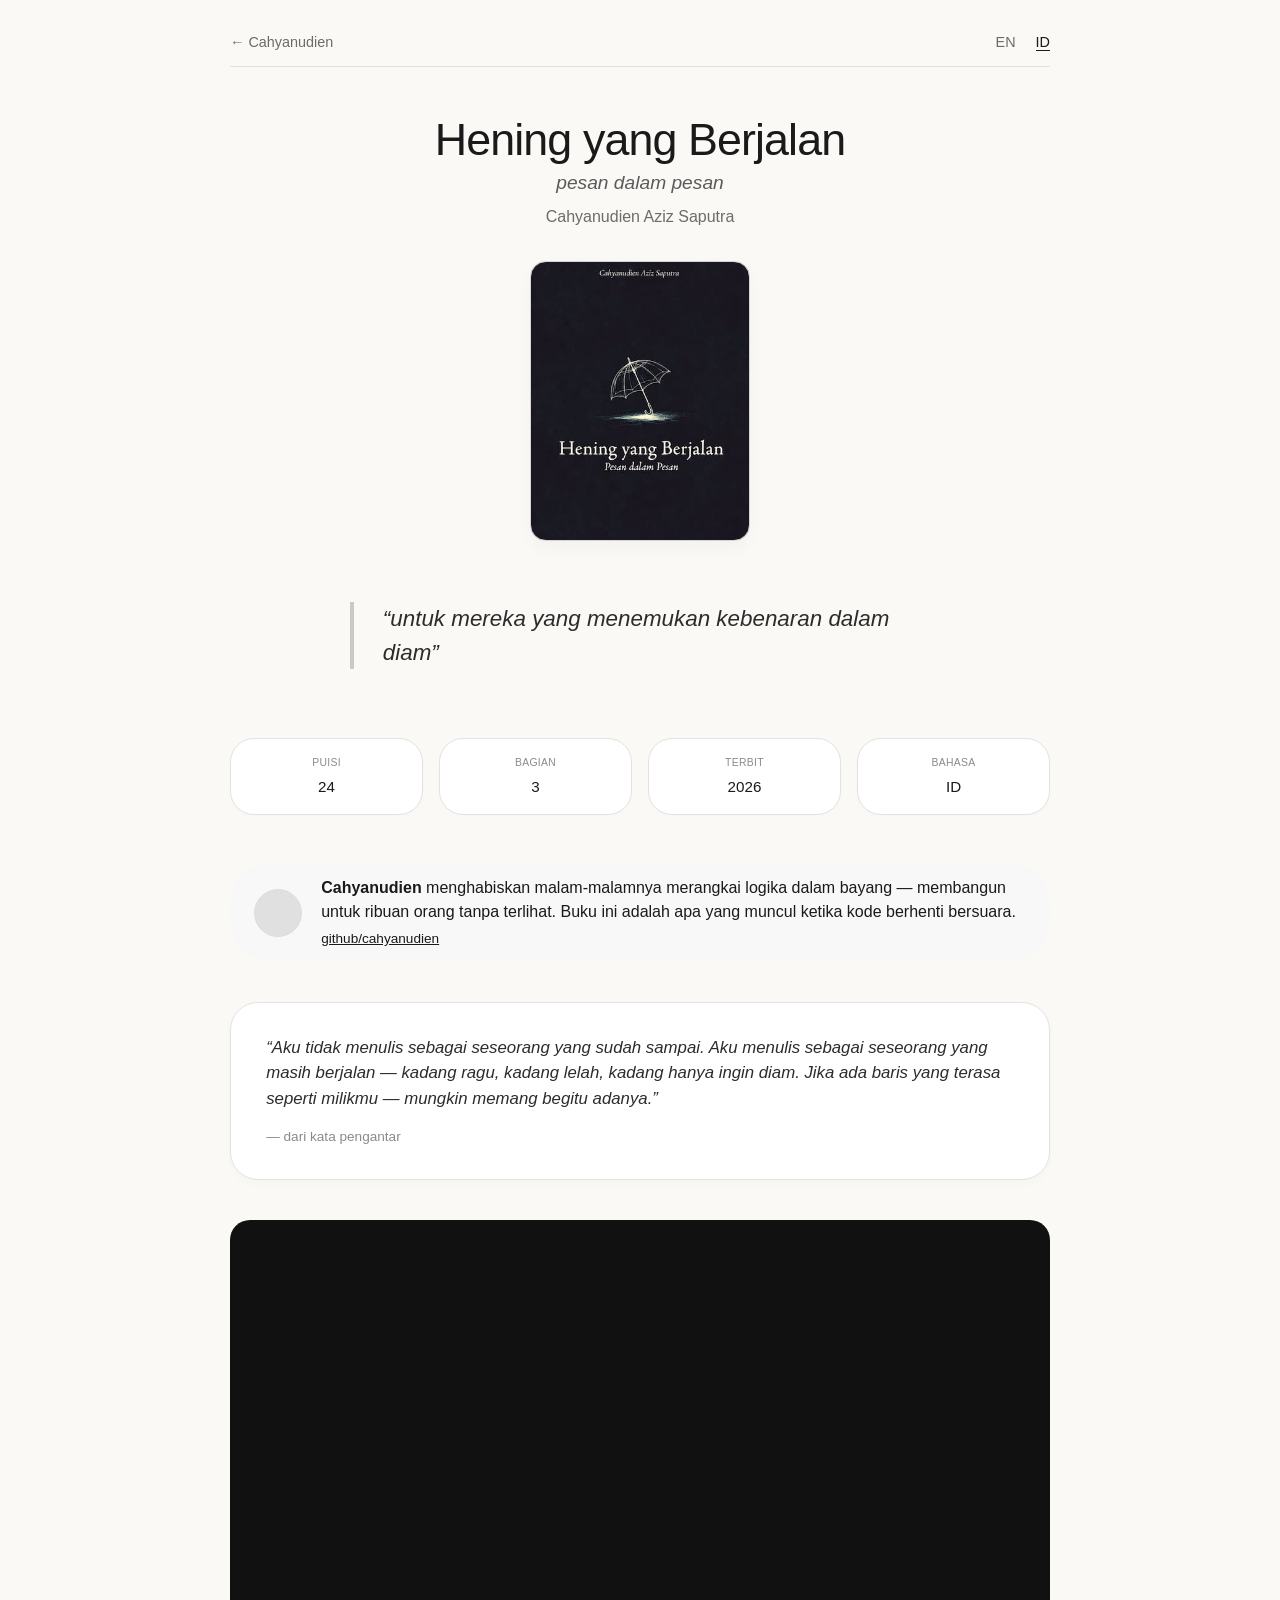
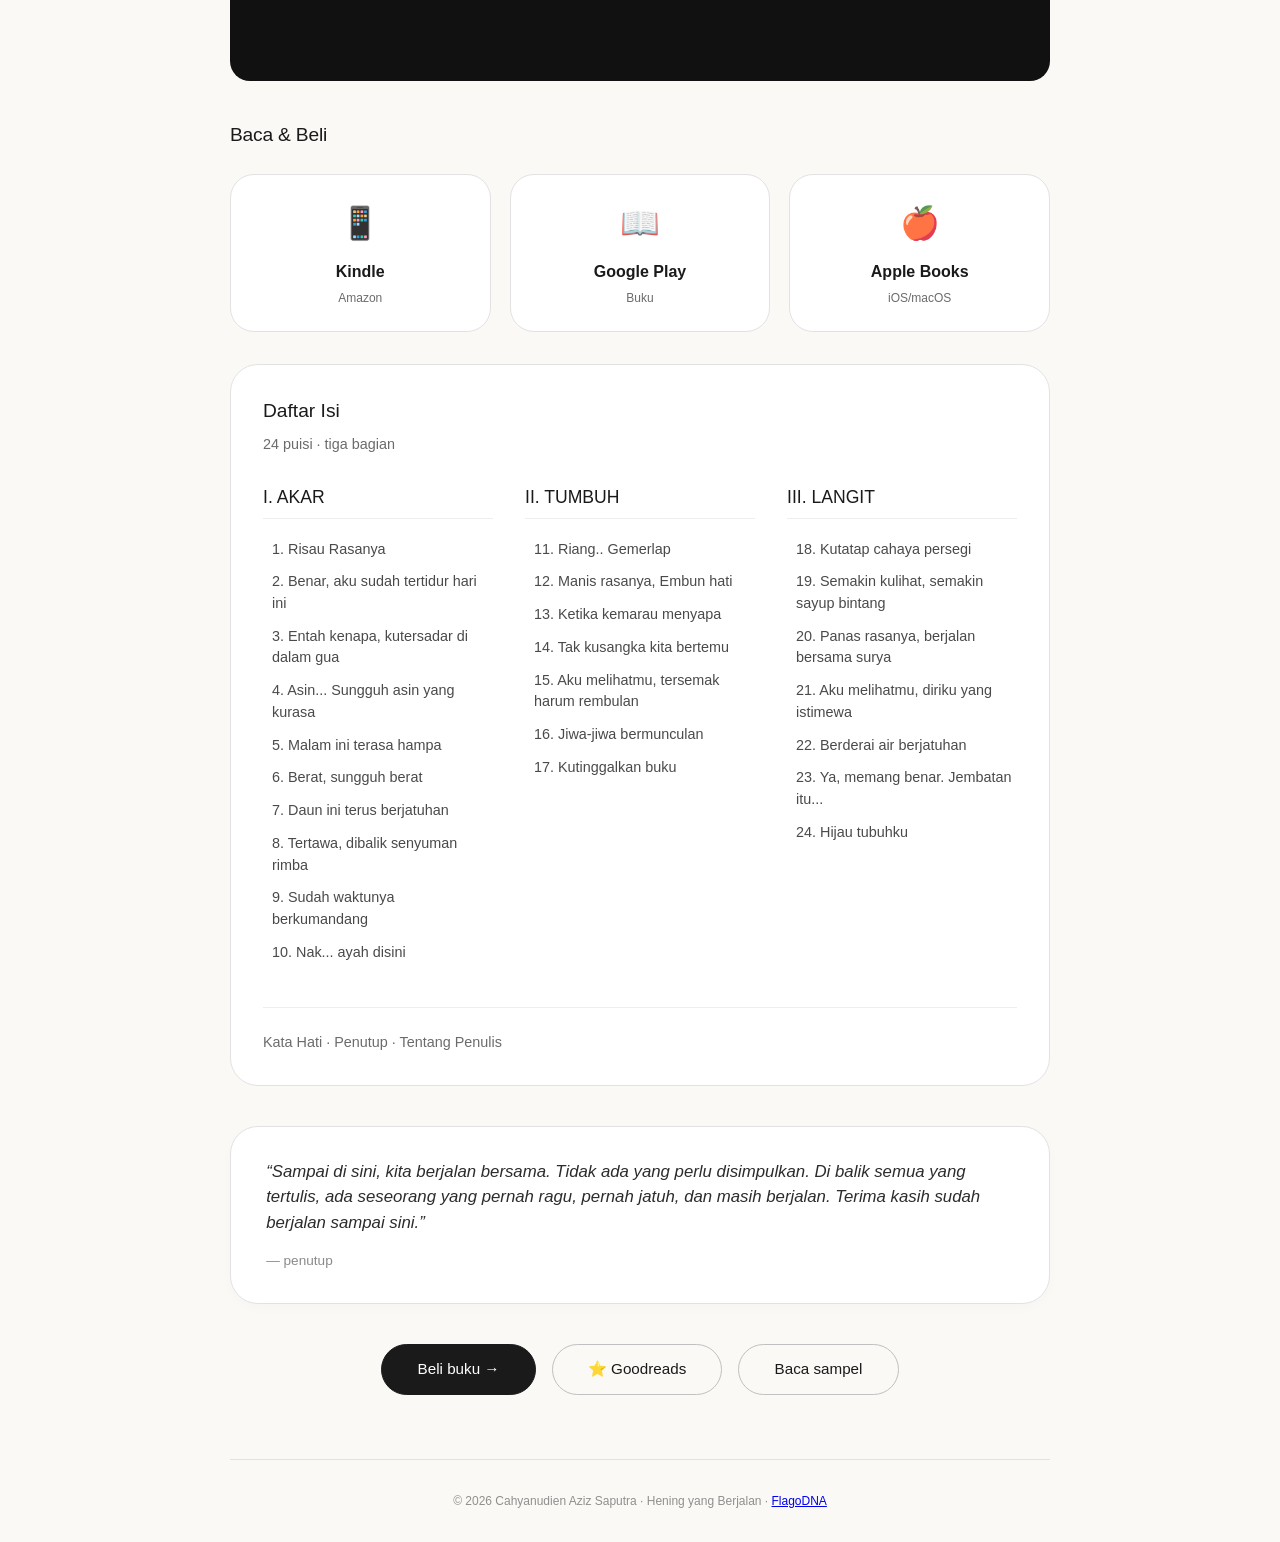
==== id/index.html @ bdee7c88 "first commit" ====
<!DOCTYPE html>
<html lang="id">
  <head>
    <meta charset="UTF-8" />
    <meta name="viewport" content="width=device-width, initial-scale=1.0" />
    <title>Hening yang Berjalan · Cahyanudien</title>
    <meta
      name="description"
      content="Landing page resmi untuk buku Hening yang Berjalan karya Cahyanudien — puisi yang lahir dari keheningan."
    />

    <!-- Favicon -->
    <link rel="icon" type="image/png" href="/favicon.png" />

    <!-- Open Graph / social -->
    <meta
      property="og:title"
      content="Hening yang Berjalan: pesan dalam pesan"
    />
    <meta
      property="og:description"
      content="Buku karya Cahyanudien — untuk mereka yang menemukan kebenaran dalam diam"
    />
    <meta
      property="og:url"
      content="https://github.com/cahyanudien/hening-yang-berjalan"
    />
    <meta property="og:type" content="book" />
    <meta
      property="og:image"
      content="https://github.com/cahyanudien/hening-yang-berjalan/raw/main/assets/cover.jpg"
    />

    <!-- Schema.org for SEO (Book + Person) -->
    <script type="application/ld+json">
      {
        "@context": "https://schema.org",
        "@type": "Book",
        "name": "Hening yang Berjalan: pesan dalam pesan",
        "author": {
          "@type": "Person",
          "name": "Cahyanudien Aziz Saputra",
          "sameAs": [
            "https://flagodna.com",
            "https://github.com/cahyanudien",
            "https://linkedin.com/in/cahyanudien"
          ]
        },
        "description": "Kumpulan puisi filosofis yang mengeksplorasi keheningan, logika, dan yang tak terlihat.",
        "genre": ["Puisi", "Filosofi"],
        "inLanguage": "id",
        "url": "https://github.com/cahyanudien/hening-yang-berjalan"
      }
    </script>
    <link rel="stylesheet" href="/assets/style.css" />
  </head>
  <body>
    <div class="container">
      <!-- top bar with language switcher -->
      <div class="top-bar">
        <div class="back-home">
          <a href="https://cahyanudien.github.io">← Cahyanudien</a>
        </div>
        <div class="lang-switch">
          <a href="../">EN</a>
          <a href="./" class="active">ID</a>
        </div>
      </div>

      <!-- hero section with subtitle -->
      <div class="hero">
        <h1 class="book-title">Hening yang Berjalan</h1>
        <div class="book-subtitle">pesan dalam pesan</div>
        <div class="author-name">Cahyanudien Aziz Saputra</div>
        <div class="cover-block" title="sampul buku"></div>
        <div class="pull-quote">
          “untuk mereka yang menemukan kebenaran dalam diam”
        </div>
      </div>

      <!-- info cards (poetry count = 24 poems) -->
      <div class="info-grid">
        <div class="info-card">
          <div class="info-label">puisi</div>
          <div class="info-value">24</div>
        </div>
        <div class="info-card">
          <div class="info-label">bagian</div>
          <div class="info-value">3</div>
        </div>
        <div class="info-card">
          <div class="info-label">terbit</div>
          <div class="info-value">2026</div>
        </div>
        <div class="info-card">
          <div class="info-label">bahasa</div>
          <div class="info-value">ID</div>
        </div>
      </div>

      <!-- author snippet -->
      <div class="author-snippet">
        <div class="author-avatar"></div>
        <div>
          <p>
            <strong>Cahyanudien</strong> menghabiskan malam-malamnya merangkai
            logika dalam bayang — membangun untuk ribuan orang tanpa terlihat.
            Buku ini adalah apa yang muncul ketika kode berhenti bersuara.
          </p>
          <p style="font-size: 0.85rem; margin-top: 0.3rem">
            <a href="https://github.com/cahyanudien" style="color: #1a1a1a"
              >github/cahyanudien</a
            >
          </p>
        </div>
      </div>

      <!-- INTRO CARD -->
      <div class="intro-card">
        <p>
          “Aku tidak menulis sebagai seseorang yang sudah sampai. Aku menulis
          sebagai seseorang yang masih berjalan — kadang ragu, kadang lelah,
          kadang hanya ingin diam. Jika ada baris yang terasa seperti milikmu —
          mungkin memang begitu adanya.”
        </p>
        <div class="attribution">— dari kata pengantar</div>
      </div>

      <!-- YouTube embed -->
      <div class="video-wrapper">
        <iframe
          src="https://www.youtube.com/embed/VIDEO_ID"
          title="Hening yang Berjalan"
          allowfullscreen
        ></iframe>
      </div>

      <!-- where to buy / read cards -->
      <div class="section-title" id="purchase-books">Baca & Beli</div>
      <div class="purchase-grid">
        <a href="#" class="purchase-card">
          <span class="purchase-icon">📱</span>
          <span class="purchase-title">Kindle</span>
          <span class="purchase-sub">Amazon</span>
        </a>
        <a href="#" class="purchase-card">
          <span class="purchase-icon">📖</span>
          <span class="purchase-title">Google Play</span>
          <span class="purchase-sub">Buku</span>
        </a>
        <a href="#" class="purchase-card">
          <span class="purchase-icon">🍎</span>
          <span class="purchase-title">Apple Books</span>
          <span class="purchase-sub">iOS/macOS</span>
        </a>
      </div>

      <!-- FULL TABLE OF CONTENTS (24 poems) -->
      <div class="toc-full">
        <div style="font-size: 1.2rem; font-weight: 480; margin-bottom: 0.5rem">
          Daftar Isi
        </div>
        <div style="color: #6b6b6b; font-size: 0.9rem; margin-bottom: 1rem">
          24 puisi · tiga bagian
        </div>

        <div class="toc-grid">
          <!-- Part I: Akar (10 poems) -->
          <div class="toc-part">
            <h3>I. AKAR</h3>
            <ul>
              <li>1. Risau Rasanya</li>
              <li>2. Benar, aku sudah tertidur hari ini</li>
              <li>3. Entah kenapa, kutersadar di dalam gua</li>
              <li>4. Asin... Sungguh asin yang kurasa</li>
              <li>5. Malam ini terasa hampa</li>
              <li>6. Berat, sungguh berat</li>
              <li>7. Daun ini terus berjatuhan</li>
              <li>8. Tertawa, dibalik senyuman rimba</li>
              <li>9. Sudah waktunya berkumandang</li>
              <li>10. Nak... ayah disini</li>
            </ul>
          </div>
          <!-- Part II: Tumbuh (7 poems) -->
          <div class="toc-part">
            <h3>II. TUMBUH</h3>
            <ul>
              <li>11. Riang.. Gemerlap</li>
              <li>12. Manis rasanya, Embun hati</li>
              <li>13. Ketika kemarau menyapa</li>
              <li>14. Tak kusangka kita bertemu</li>
              <li>15. Aku melihatmu, tersemak harum rembulan</li>
              <li>16. Jiwa-jiwa bermunculan</li>
              <li>17. Kutinggalkan buku</li>
            </ul>
          </div>
          <!-- Part III: Langit (7 poems) -->
          <div class="toc-part">
            <h3>III. LANGIT</h3>
            <ul>
              <li>18. Kutatap cahaya persegi</li>
              <li>19. Semakin kulihat, semakin sayup bintang</li>
              <li>20. Panas rasanya, berjalan bersama surya</li>
              <li>21. Aku melihatmu, diriku yang istimewa</li>
              <li>22. Berderai air berjatuhan</li>
              <li>23. Ya, memang benar. Jembatan itu...</li>
              <li>24. Hijau tubuhku</li>
            </ul>
          </div>
        </div>
        <div
          style="
            margin-top: 2rem;
            font-size: 0.9rem;
            color: #6b6b6b;
            border-top: 1px solid #eee;
            padding-top: 1.5rem;
          "
        >
          <span>Kata Hati · Penutup · Tentang Penulis</span>
        </div>
      </div>

      <!-- OUTRO CARD -->
      <div class="outro-card">
        <p>
          “Sampai di sini, kita berjalan bersama. Tidak ada yang perlu
          disimpulkan. Di balik semua yang tertulis, ada seseorang yang pernah
          ragu, pernah jatuh, dan masih berjalan. Terima kasih sudah berjalan
          sampai sini.”
        </p>
        <div class="attribution">— penutup</div>
      </div>

      <!-- call to action buttons -->
      <div class="action-row">
        <a href="#purchase-books" class="btn-primary"> Beli buku → </a>
        <a href="#" class="btn-secondary"> ⭐ Goodreads </a>
        <a href="#" class="btn-secondary"> Baca sampel </a>
      </div>

      <!-- footer -->
      <div class="footer">
        © 2026 Cahyanudien Aziz Saputra · Hening yang Berjalan ·
        <a href="https://flagodna.com">FlagoDNA</a>
      </div>
    </div>
  </body>
</html>
---- assets/style.css ----
* {
      margin: 0;
      padding: 0;
      box-sizing: border-box;
  }

  body {
      background: #faf9f6;
      color: #1a1a1a;
      font-family: "Inter", -apple-system, BlinkMacSystemFont, "Segoe UI",
          Roboto, sans-serif;
      line-height: 1.5;
      display: flex;
      flex-direction: column;
      align-items: center;
      padding: 2rem 1.2rem;
  }

  .container {
      max-width: 820px;
      width: 100%;
  }

  /* ----- navigation & language ----- */
  .top-bar {
      display: flex;
      justify-content: space-between;
      align-items: center;
      margin-bottom: 3rem;
      padding-bottom: 0.8rem;
      border-bottom: 1px solid #e2e2e2;
      font-size: 0.9rem;
  }

  .back-home a {
      color: #6b6b6b;
      text-decoration: none;
      display: inline-flex;
      align-items: center;
      gap: 0.3rem;
  }

  .back-home a:hover {
      color: #1a1a1a;
  }

  .lang-switch a {
      color: #6b6b6b;
      text-decoration: none;
      margin-left: 1rem;
  }

  .lang-switch a.active {
      color: #1a1a1a;
      font-weight: 500;
      border-bottom: 1px solid #1a1a1a;
  }

  /* ----- hero / cover area ----- */
  .hero {
      display: flex;
      flex-direction: column;
      align-items: center;
      text-align: center;
      margin-bottom: 2.5rem;
  }

  .book-title {
      font-size: 2.8rem;
      font-weight: 470;
      letter-spacing: -0.02em;
      line-height: 1.1;
      margin-bottom: 0.25rem;
  }

  .book-subtitle {
      font-size: 1.2rem;
      font-weight: 350;
      color: #5a5a5a;
      font-style: italic;
      margin-bottom: 0.5rem;
  }

  .author-name {
      font-size: 1rem;
      color: #6b6b6b;
      margin-bottom: 2rem;
  }

  .cover-block {
      width: 220px;
      height: 280px;
      background: #eaeae5;
      border: 1px solid #d4d4d4;
      border-radius: 16px;
      display: flex;
      align-items: center;
      justify-content: center;
      color: #6b6b6b;
      font-style: italic;
      font-size: 0.9rem;
      box-shadow: 0 8px 20px rgba(0, 0, 0, 0.03);
      margin-bottom: 2rem;
      background-image: url("/assets/cover.jpg");
      background-size: cover;
      background-position: center;
  }

  .pull-quote {
      font-size: 1.4rem;
      font-style: italic;
      color: #2c2c2c;
      max-width: 580px;
      margin: 1.8rem auto;
      border-left: 4px solid #c9c9c9;
      padding-left: 1.8rem;
      text-align: left;
      font-weight: 350;
  }

  /* ----- info cards (minimal stats) ----- */
  .info-grid {
      display: grid;
      grid-template-columns: repeat(4, 1fr);
      gap: 1rem;
      margin: 2.5rem 0 3rem 0;
  }

  .info-card {
      background: #ffffff;
      border: 1px solid #e2e2e2;
      border-radius: 24px;
      padding: 1rem 0.5rem;
      text-align: center;
      box-shadow: 0 2px 6px rgba(0, 0, 0, 0.01);
  }

  .info-label {
      font-size: 0.65rem;
      text-transform: uppercase;
      letter-spacing: 0.03em;
      color: #8a8a8a;
      margin-bottom: 0.3rem;
  }

  .info-value {
      font-size: 0.95rem;
      font-weight: 450;
      color: #1a1a1a;
  }

  /* ----- youtube embed (responsive) ----- */
  .video-wrapper {
      margin: 2.5rem 0;
      position: relative;
      padding-bottom: 56.25%;
      height: 0;
      background: #111;
      border-radius: 20px;
      overflow: hidden;
  }

  .video-wrapper iframe {
      position: absolute;
      top: 0;
      left: 0;
      width: 100%;
      height: 100%;
      border: 0;
  }

  /* ----- purchase cards (kindle, apple books, github) ----- */
  .section-title {
      font-size: 1.2rem;
      font-weight: 480;
      margin: 2.5rem 0 1.2rem 0;
      letter-spacing: -0.01em;
  }

  .purchase-grid {
      display: grid;
      grid-template-columns: repeat(3, 1fr);
      gap: 1.2rem;
      margin: 1.5rem 0;
  }

  .purchase-card {
      background: #ffffff;
      border: 1px solid #e2e2e2;
      border-radius: 24px;
      padding: 1.5rem 1rem;
      text-decoration: none;
      color: inherit;
      display: flex;
      flex-direction: column;
      align-items: center;
      text-align: center;
      transition: all 0.2s;
  }

  .purchase-card:hover {
      border-color: #a0a0a0;
      transform: translateY(-3px);
      box-shadow: 0 12px 24px -12px rgba(0, 0, 0, 0.15);
  }

  .purchase-icon {
      font-size: 2rem;
      margin-bottom: 0.8rem;
      opacity: 0.8;
  }

  .purchase-title {
      font-weight: 600;
      font-size: 1rem;
      margin-bottom: 0.3rem;
  }

  .purchase-sub {
      font-size: 0.75rem;
      color: #6b6b6b;
  }

  /* ----- cards (intro, outro) ----- */
  .intro-card,
  .outro-card {
      background: #ffffff;
      border: 1px solid #e2e2e2;
      border-radius: 28px;
      padding: 2rem 2.2rem;
      margin: 2.5rem 0;
      box-shadow: 0 4px 12px rgba(0, 0, 0, 0.02);
  }

  .intro-card p,
  .outro-card p {
      font-size: 1.05rem;
      color: #2c2c2c;
      margin-bottom: 1rem;
      font-style: italic;
  }

  .intro-card .attribution,
  .outro-card .attribution {
      font-size: 0.85rem;
      color: #8a8a8a;
      font-style: normal;
      margin-top: 0.8rem;
  }

  /* ----- TOC with mobile scroll fix (shows all content) ----- */
  .toc-full {
      background: #ffffff;
      border: 1px solid #e2e2e2;
      border-radius: 28px;
      padding: 2rem;
      margin: 2rem 0;
  }

  .toc-grid {
      display: grid;
      grid-template-columns: repeat(3, 1fr);
      gap: 2rem;
      margin-top: 1.8rem;
  }

  .toc-part h3 {
      font-size: 1.1rem;
      font-weight: 500;
      margin-bottom: 1.2rem;
      color: #1a1a1a;
      border-bottom: 1px solid #eee;
      padding-bottom: 0.5rem;
  }

  .toc-part ul {
      list-style: none;
  }

  .toc-part li {
      font-size: 0.9rem;
      color: #4a4a4a;
      margin-bottom: 0.7rem;
      padding-left: 0.5rem;
      border-left: 1px solid transparent;
      transition: border 0.1s;
  }

  .toc-part li:hover {
      border-left-color: #a0a0a0;
  }

  /* mobile fix */
  @media (max-width: 600px) {
      .toc-grid {
          grid-template-columns: 1fr;
          gap: 1.5rem;
      }

      .purchase-grid {
          grid-template-columns: 1fr;
      }

      .info-grid {
          grid-template-columns: repeat(2, 1fr);
      }
  }

  /* author snippet */
  .author-snippet {
      display: flex;
      gap: 1.2rem;
      align-items: center;
      background: #f8f8f8;
      border-radius: 40px;
      padding: 0.8rem 1.5rem;
      margin: 1.5rem 0;
  }

  .author-avatar {
      width: 48px;
      height: 48px;
      background: #e0e0e0;
      border-radius: 50%;
      background-image: url("https://avatars.githubusercontent.com/cahyanudien");
      background-size: cover;
      background-position: center;
      border: 1px solid #ddd;
      flex-shrink: 0;
  }

  /* ----- action buttons ----- */
  .action-row {
      display: flex;
      flex-wrap: wrap;
      gap: 1rem;
      justify-content: center;
      margin: 2rem 0;
  }

  .btn-primary {
      background: #1a1a1a;
      color: white;
      padding: 0.8rem 2.2rem;
      border-radius: 40px;
      text-decoration: none;
      font-size: 0.95rem;
      border: 1px solid #1a1a1a;
      transition: 0.2s;
  }

  .btn-primary:hover {
      background: #333;
  }

  .btn-secondary {
      background: transparent;
      color: #1a1a1a;
      padding: 0.8rem 2.2rem;
      border-radius: 40px;
      text-decoration: none;
      font-size: 0.95rem;
      border: 1px solid #c0c0c0;
      transition: 0.2s;
  }

  .btn-secondary:hover {
      border-color: #1a1a1a;
  }

  /* footer */
  .footer {
      margin-top: 4rem;
      font-size: 0.75rem;
      color: #8f8f8f;
      border-top: 1px solid #e2e2e2;
      padding-top: 2rem;
      text-align: center;
  }
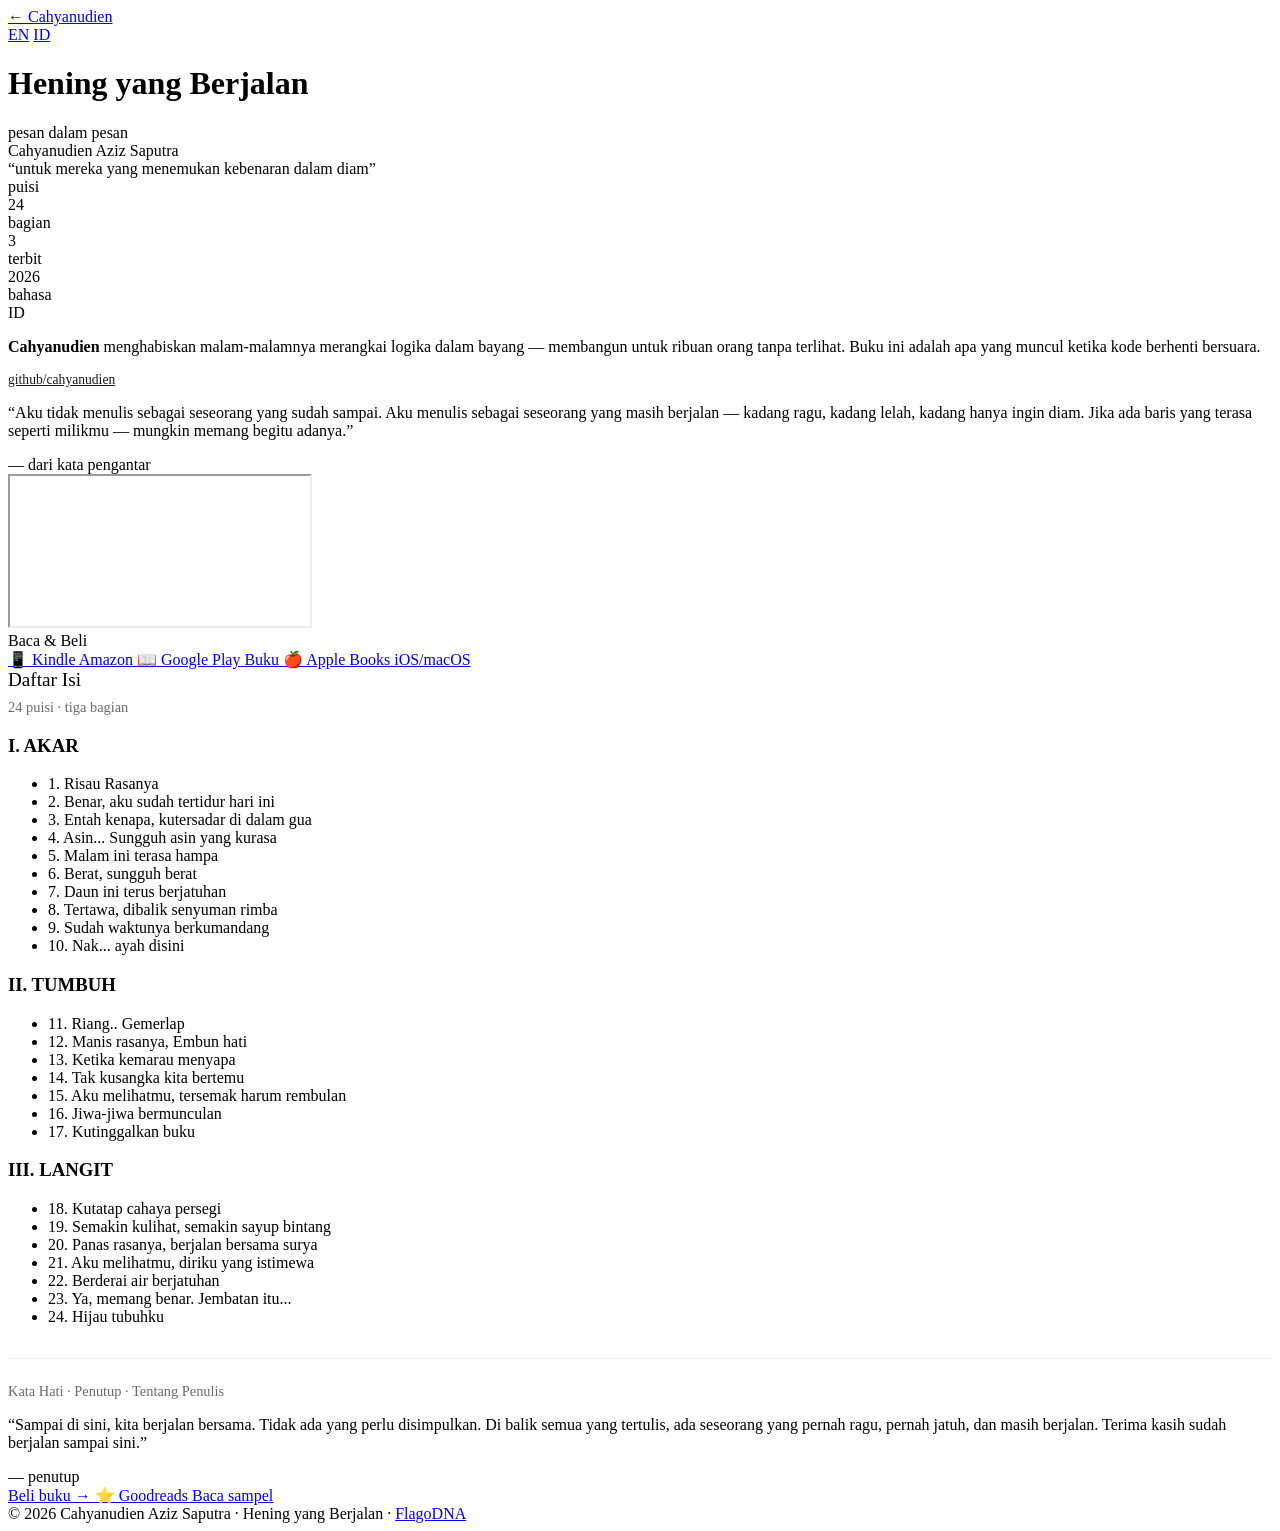
==== commit 77550544: "update url" ====
--- a/id/index.html
+++ b/id/index.html
@@ -10,7 +10,7 @@
     />
 
     <!-- Favicon -->
-    <link rel="icon" type="image/png" href="/favicon.png" />
+    <link rel="icon" type="image/png" href="./favicon.png" />
 
     <!-- Open Graph / social -->
     <meta
@@ -52,7 +52,7 @@
         "url": "https://github.com/cahyanudien/hening-yang-berjalan"
       }
     </script>
-    <link rel="stylesheet" href="/assets/style.css" />
+    <link rel="stylesheet" href="./assets/style.css" />
   </head>
   <body>
     <div class="container">
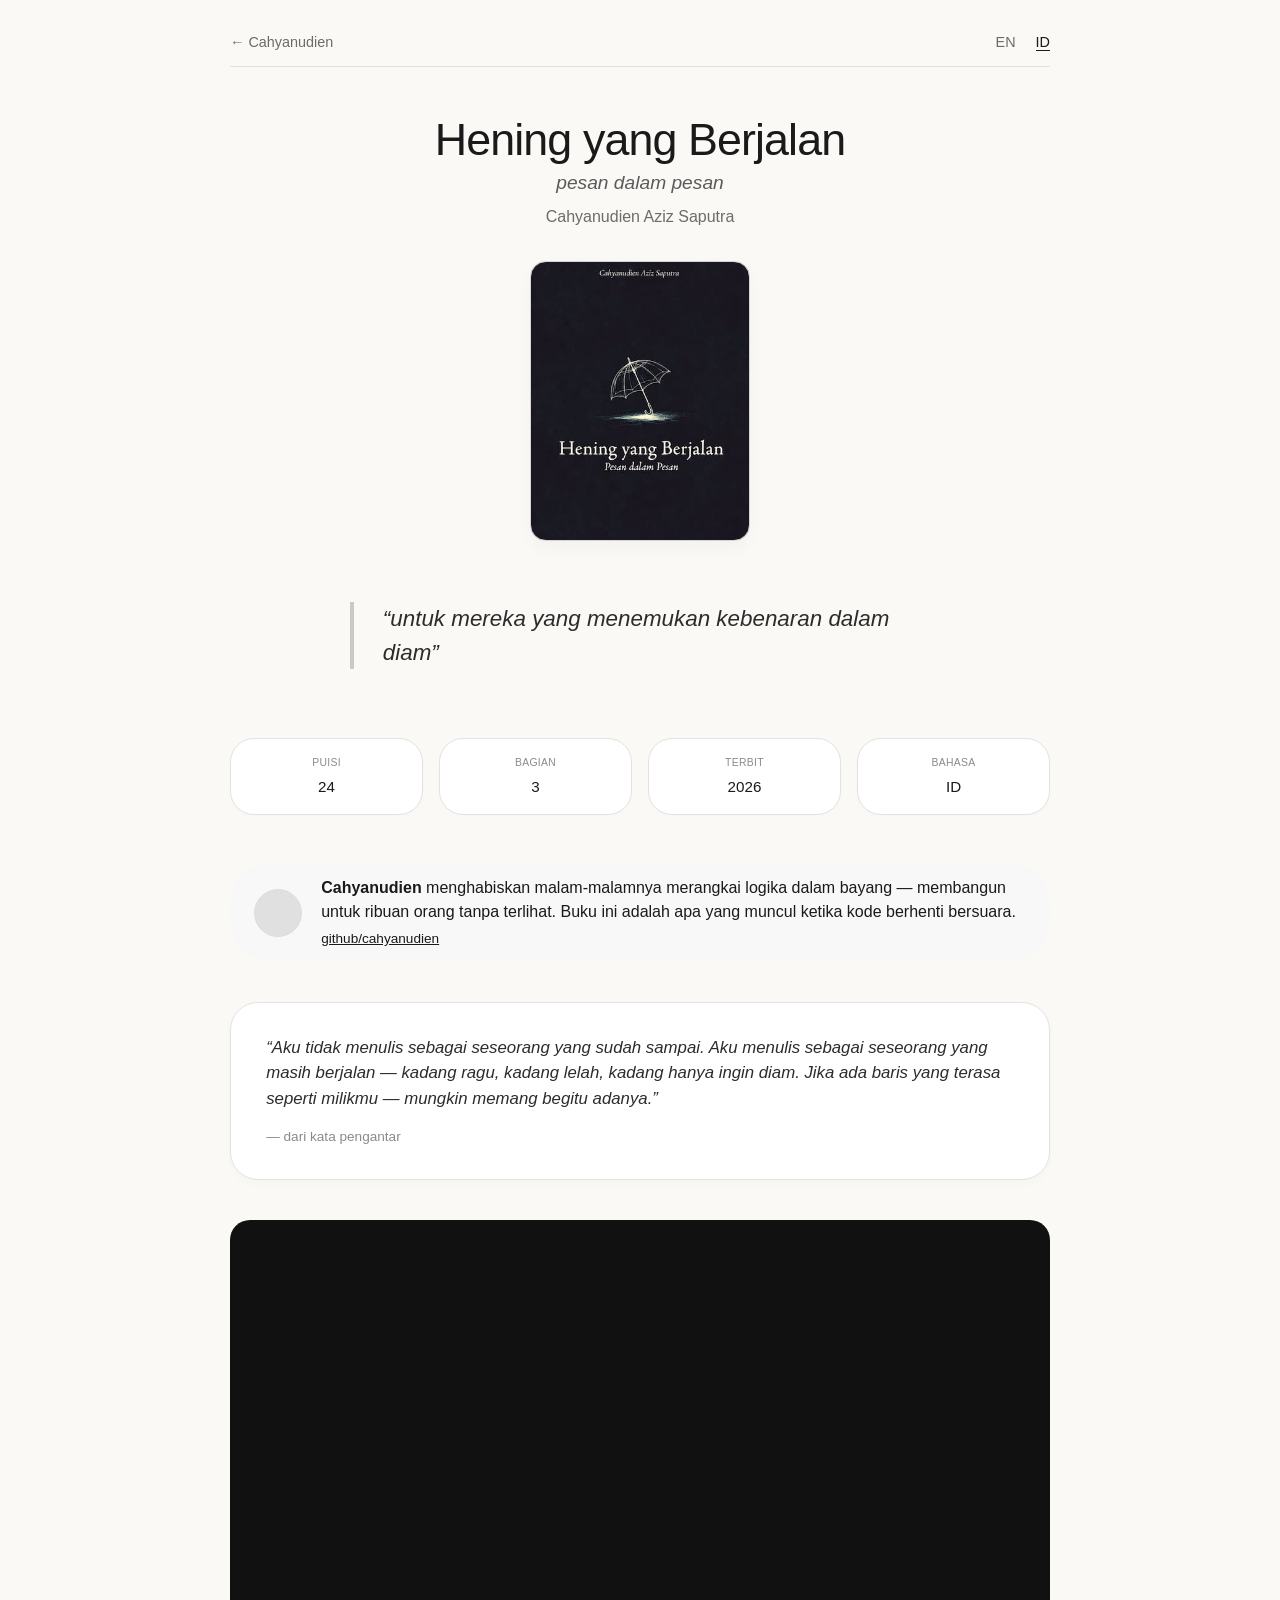
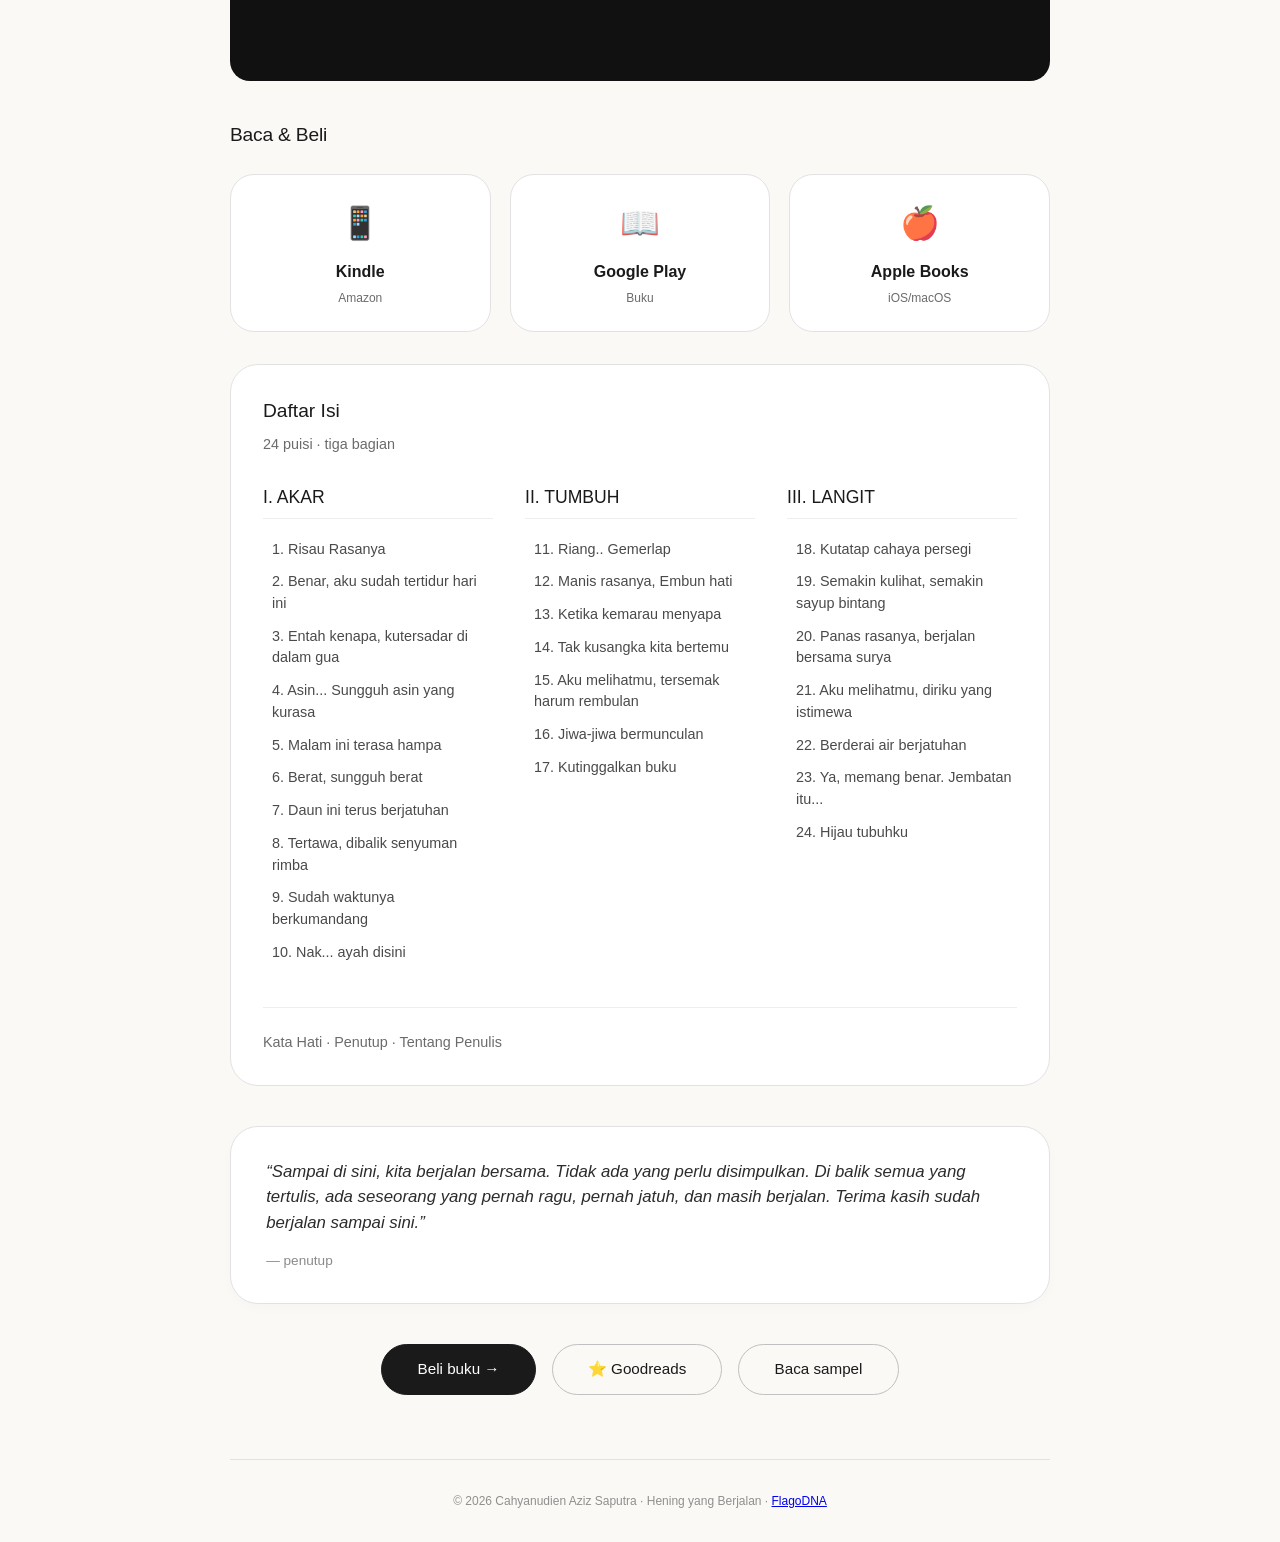
==== commit f5bb2c93: "fix url" ====
--- a/id/index.html
+++ b/id/index.html
@@ -52,7 +52,7 @@
         "url": "https://github.com/cahyanudien/hening-yang-berjalan"
       }
     </script>
-    <link rel="stylesheet" href="./assets/style.css" />
+    <link rel="stylesheet" href="../assets/style.css" />
   </head>
   <body>
     <div class="container">
--- a/assets/style.css
+++ b/assets/style.css
@@ -0,0 +1,379 @@
+  * {
+      margin: 0;
+      padding: 0;
+      box-sizing: border-box;
+  }
+
+  body {
+      background: #faf9f6;
+      color: #1a1a1a;
+      font-family: "Inter", -apple-system, BlinkMacSystemFont, "Segoe UI",
+          Roboto, sans-serif;
+      line-height: 1.5;
+      display: flex;
+      flex-direction: column;
+      align-items: center;
+      padding: 2rem 1.2rem;
+  }
+
+  .container {
+      max-width: 820px;
+      width: 100%;
+  }
+
+  /* ----- navigation & language ----- */
+  .top-bar {
+      display: flex;
+      justify-content: space-between;
+      align-items: center;
+      margin-bottom: 3rem;
+      padding-bottom: 0.8rem;
+      border-bottom: 1px solid #e2e2e2;
+      font-size: 0.9rem;
+  }
+
+  .back-home a {
+      color: #6b6b6b;
+      text-decoration: none;
+      display: inline-flex;
+      align-items: center;
+      gap: 0.3rem;
+  }
+
+  .back-home a:hover {
+      color: #1a1a1a;
+  }
+
+  .lang-switch a {
+      color: #6b6b6b;
+      text-decoration: none;
+      margin-left: 1rem;
+  }
+
+  .lang-switch a.active {
+      color: #1a1a1a;
+      font-weight: 500;
+      border-bottom: 1px solid #1a1a1a;
+  }
+
+  /* ----- hero / cover area ----- */
+  .hero {
+      display: flex;
+      flex-direction: column;
+      align-items: center;
+      text-align: center;
+      margin-bottom: 2.5rem;
+  }
+
+  .book-title {
+      font-size: 2.8rem;
+      font-weight: 470;
+      letter-spacing: -0.02em;
+      line-height: 1.1;
+      margin-bottom: 0.25rem;
+  }
+
+  .book-subtitle {
+      font-size: 1.2rem;
+      font-weight: 350;
+      color: #5a5a5a;
+      font-style: italic;
+      margin-bottom: 0.5rem;
+  }
+
+  .author-name {
+      font-size: 1rem;
+      color: #6b6b6b;
+      margin-bottom: 2rem;
+  }
+
+  .cover-block {
+      width: 220px;
+      height: 280px;
+      background: #eaeae5;
+      border: 1px solid #d4d4d4;
+      border-radius: 16px;
+      display: flex;
+      align-items: center;
+      justify-content: center;
+      color: #6b6b6b;
+      font-style: italic;
+      font-size: 0.9rem;
+      box-shadow: 0 8px 20px rgba(0, 0, 0, 0.03);
+      margin-bottom: 2rem;
+      background-image: url("https://cahyanudien.github.io/hening-yang-berjalan/assets/cover.jpg");
+      background-size: cover;
+      background-position: center;
+  }
+
+  .pull-quote {
+      font-size: 1.4rem;
+      font-style: italic;
+      color: #2c2c2c;
+      max-width: 580px;
+      margin: 1.8rem auto;
+      border-left: 4px solid #c9c9c9;
+      padding-left: 1.8rem;
+      text-align: left;
+      font-weight: 350;
+  }
+
+  /* ----- info cards (minimal stats) ----- */
+  .info-grid {
+      display: grid;
+      grid-template-columns: repeat(4, 1fr);
+      gap: 1rem;
+      margin: 2.5rem 0 3rem 0;
+  }
+
+  .info-card {
+      background: #ffffff;
+      border: 1px solid #e2e2e2;
+      border-radius: 24px;
+      padding: 1rem 0.5rem;
+      text-align: center;
+      box-shadow: 0 2px 6px rgba(0, 0, 0, 0.01);
+  }
+
+  .info-label {
+      font-size: 0.65rem;
+      text-transform: uppercase;
+      letter-spacing: 0.03em;
+      color: #8a8a8a;
+      margin-bottom: 0.3rem;
+  }
+
+  .info-value {
+      font-size: 0.95rem;
+      font-weight: 450;
+      color: #1a1a1a;
+  }
+
+  /* ----- youtube embed (responsive) ----- */
+  .video-wrapper {
+      margin: 2.5rem 0;
+      position: relative;
+      padding-bottom: 56.25%;
+      height: 0;
+      background: #111;
+      border-radius: 20px;
+      overflow: hidden;
+  }
+
+  .video-wrapper iframe {
+      position: absolute;
+      top: 0;
+      left: 0;
+      width: 100%;
+      height: 100%;
+      border: 0;
+  }
+
+  /* ----- purchase cards (kindle, apple books, github) ----- */
+  .section-title {
+      font-size: 1.2rem;
+      font-weight: 480;
+      margin: 2.5rem 0 1.2rem 0;
+      letter-spacing: -0.01em;
+  }
+
+  .purchase-grid {
+      display: grid;
+      grid-template-columns: repeat(3, 1fr);
+      gap: 1.2rem;
+      margin: 1.5rem 0;
+  }
+
+  .purchase-card {
+      background: #ffffff;
+      border: 1px solid #e2e2e2;
+      border-radius: 24px;
+      padding: 1.5rem 1rem;
+      text-decoration: none;
+      color: inherit;
+      display: flex;
+      flex-direction: column;
+      align-items: center;
+      text-align: center;
+      transition: all 0.2s;
+  }
+
+  .purchase-card:hover {
+      border-color: #a0a0a0;
+      transform: translateY(-3px);
+      box-shadow: 0 12px 24px -12px rgba(0, 0, 0, 0.15);
+  }
+
+  .purchase-icon {
+      font-size: 2rem;
+      margin-bottom: 0.8rem;
+      opacity: 0.8;
+  }
+
+  .purchase-title {
+      font-weight: 600;
+      font-size: 1rem;
+      margin-bottom: 0.3rem;
+  }
+
+  .purchase-sub {
+      font-size: 0.75rem;
+      color: #6b6b6b;
+  }
+
+  /* ----- cards (intro, outro) ----- */
+  .intro-card,
+  .outro-card {
+      background: #ffffff;
+      border: 1px solid #e2e2e2;
+      border-radius: 28px;
+      padding: 2rem 2.2rem;
+      margin: 2.5rem 0;
+      box-shadow: 0 4px 12px rgba(0, 0, 0, 0.02);
+  }
+
+  .intro-card p,
+  .outro-card p {
+      font-size: 1.05rem;
+      color: #2c2c2c;
+      margin-bottom: 1rem;
+      font-style: italic;
+  }
+
+  .intro-card .attribution,
+  .outro-card .attribution {
+      font-size: 0.85rem;
+      color: #8a8a8a;
+      font-style: normal;
+      margin-top: 0.8rem;
+  }
+
+  /* ----- TOC with mobile scroll fix (shows all content) ----- */
+  .toc-full {
+      background: #ffffff;
+      border: 1px solid #e2e2e2;
+      border-radius: 28px;
+      padding: 2rem;
+      margin: 2rem 0;
+  }
+
+  .toc-grid {
+      display: grid;
+      grid-template-columns: repeat(3, 1fr);
+      gap: 2rem;
+      margin-top: 1.8rem;
+  }
+
+  .toc-part h3 {
+      font-size: 1.1rem;
+      font-weight: 500;
+      margin-bottom: 1.2rem;
+      color: #1a1a1a;
+      border-bottom: 1px solid #eee;
+      padding-bottom: 0.5rem;
+  }
+
+  .toc-part ul {
+      list-style: none;
+  }
+
+  .toc-part li {
+      font-size: 0.9rem;
+      color: #4a4a4a;
+      margin-bottom: 0.7rem;
+      padding-left: 0.5rem;
+      border-left: 1px solid transparent;
+      transition: border 0.1s;
+  }
+
+  .toc-part li:hover {
+      border-left-color: #a0a0a0;
+  }
+
+  /* mobile fix */
+  @media (max-width: 600px) {
+      .toc-grid {
+          grid-template-columns: 1fr;
+          gap: 1.5rem;
+      }
+
+      .purchase-grid {
+          grid-template-columns: 1fr;
+      }
+
+      .info-grid {
+          grid-template-columns: repeat(2, 1fr);
+      }
+  }
+
+  /* author snippet */
+  .author-snippet {
+      display: flex;
+      gap: 1.2rem;
+      align-items: center;
+      background: #f8f8f8;
+      border-radius: 40px;
+      padding: 0.8rem 1.5rem;
+      margin: 1.5rem 0;
+  }
+
+  .author-avatar {
+      width: 48px;
+      height: 48px;
+      background: #e0e0e0;
+      border-radius: 50%;
+      background-image: url("https://avatars.githubusercontent.com/cahyanudien");
+      background-size: cover;
+      background-position: center;
+      border: 1px solid #ddd;
+      flex-shrink: 0;
+  }
+
+  /* ----- action buttons ----- */
+  .action-row {
+      display: flex;
+      flex-wrap: wrap;
+      gap: 1rem;
+      justify-content: center;
+      margin: 2rem 0;
+  }
+
+  .btn-primary {
+      background: #1a1a1a;
+      color: white;
+      padding: 0.8rem 2.2rem;
+      border-radius: 40px;
+      text-decoration: none;
+      font-size: 0.95rem;
+      border: 1px solid #1a1a1a;
+      transition: 0.2s;
+  }
+
+  .btn-primary:hover {
+      background: #333;
+  }
+
+  .btn-secondary {
+      background: transparent;
+      color: #1a1a1a;
+      padding: 0.8rem 2.2rem;
+      border-radius: 40px;
+      text-decoration: none;
+      font-size: 0.95rem;
+      border: 1px solid #c0c0c0;
+      transition: 0.2s;
+  }
+
+  .btn-secondary:hover {
+      border-color: #1a1a1a;
+  }
+
+  /* footer */
+  .footer {
+      margin-top: 4rem;
+      font-size: 0.75rem;
+      color: #8f8f8f;
+      border-top: 1px solid #e2e2e2;
+      padding-top: 2rem;
+      text-align: center;
+  }
